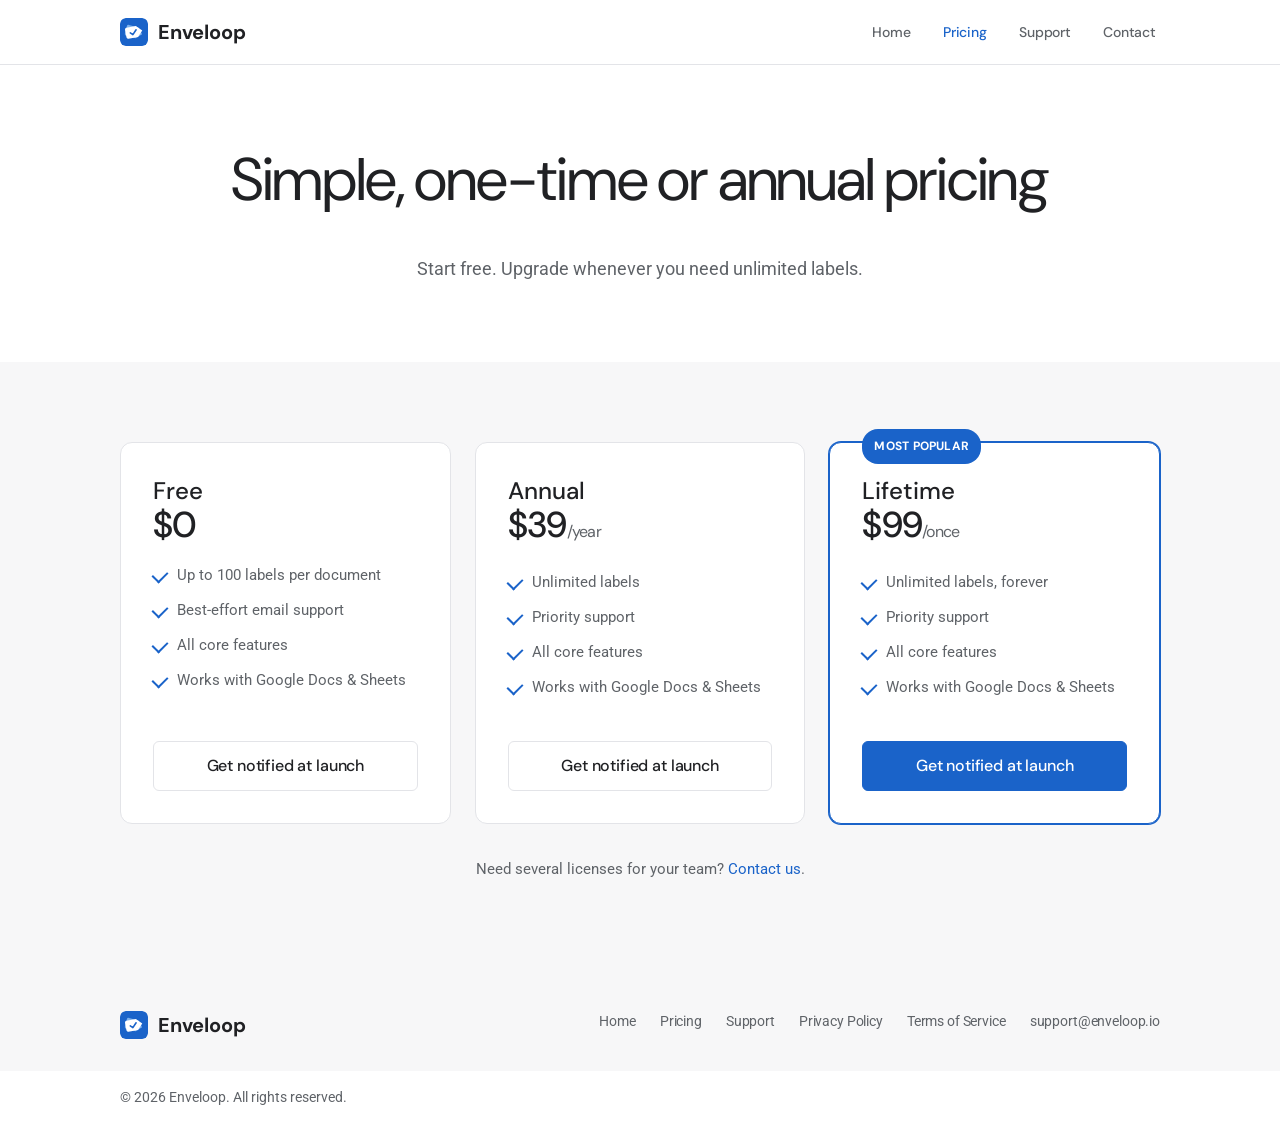
==== pricing.html @ 4270629c "Initial commit: enveloop.io landing site" ====
<!doctype html>
<html lang="en">
<head>
  <meta charset="UTF-8">
  <meta name="viewport" content="width=device-width, initial-scale=1">
  <title>Pricing — Enveloop</title>
  <meta name="description" content="Enveloop pricing: start free with up to 100 labels per document, or go unlimited with an annual or lifetime plan.">
  <link rel="preconnect" href="https://fonts.googleapis.com">
  <link rel="preconnect" href="https://fonts.gstatic.com" crossorigin>
  <link href="https://fonts.googleapis.com/css2?family=DM+Sans:ital,opsz,wght@0,9..40,100..1000;1,9..40,100..1000&family=Roboto:ital,wght@0,100;0,300;0,400;0,500;0,700;0,900;1,100;1,300;1,400;1,500;1,700;1,900&display=swap" rel="stylesheet">
  <link rel="icon" type="image/svg+xml" href="favicon.svg">
  <link rel="icon" type="image/png" sizes="32x32" href="assets/images/logo-32.png">
  <link rel="icon" type="image/png" sizes="128x128" href="assets/images/logo-128.png">
  <link rel="apple-touch-icon" href="assets/images/logo-512.png">
  <link rel="stylesheet" href="assets/css/style.css">
</head>
<body>

  <header class="site-header">
    <div class="container header-inner">
      <a href="index.html" class="logo" aria-label="Enveloop home">
        <img src="assets/images/logo.svg" alt="" class="logo-mark" width="28" height="28">
        <span class="logo-text">Enveloop</span>
      </a>
      <nav class="nav" id="nav-menu">
        <a href="index.html">Home</a>
        <a href="pricing.html" aria-current="page">Pricing</a>
        <a href="support.html">Support</a>
        <a href="index.html#contact">Contact</a>
      </nav>
      <button class="nav-toggle" aria-label="Toggle navigation" aria-expanded="false" aria-controls="nav-menu">
        <svg viewBox="0 0 24 24" fill="none" stroke="#202124" stroke-width="2" stroke-linecap="round">
          <line x1="3" y1="6" x2="21" y2="6"></line>
          <line x1="3" y1="12" x2="21" y2="12"></line>
          <line x1="3" y1="18" x2="21" y2="18"></line>
        </svg>
      </button>
    </div>
  </header>

  <main>
    <section class="section page-header">
      <div class="container">
        <h1>Simple, one-time or annual pricing</h1>
        <p class="lede">Start free. Upgrade whenever you need unlimited labels.</p>
      </div>
    </section>

    <section class="section section-alt">
      <div class="container">
        <div class="pricing-grid">
          <div class="pricing-card">
            <h3>Free</h3>
            <p class="pricing-price">$0</p>
            <ul class="pricing-features">
              <li>Up to 100 labels per document</li>
              <li>Best-effort email support</li>
              <li>All core features</li>
              <li>Works with Google Docs &amp; Sheets</li>
            </ul>
            <a class="btn btn-outlined" href="mailto:support@enveloop.io?subject=Notify%20me%20when%20Enveloop%20launches">Get notified at launch</a>
          </div>
          <div class="pricing-card">
            <h3>Annual</h3>
            <p class="pricing-price">$39<span>/year</span></p>
            <ul class="pricing-features">
              <li>Unlimited labels</li>
              <li>Priority support</li>
              <li>All core features</li>
              <li>Works with Google Docs &amp; Sheets</li>
            </ul>
            <a class="btn btn-outlined" href="mailto:support@enveloop.io?subject=Notify%20me%20when%20Enveloop%20launches">Get notified at launch</a>
          </div>
          <div class="pricing-card pricing-card--featured">
            <span class="pricing-badge">Most popular</span>
            <h3>Lifetime</h3>
            <p class="pricing-price">$99<span>/once</span></p>
            <ul class="pricing-features">
              <li>Unlimited labels, forever</li>
              <li>Priority support</li>
              <li>All core features</li>
              <li>Works with Google Docs &amp; Sheets</li>
            </ul>
            <a class="btn btn-primary" href="mailto:support@enveloop.io?subject=Notify%20me%20when%20Enveloop%20launches">Get notified at launch</a>
          </div>
        </div>
        <p class="pricing-note">Need several licenses for your team? <a href="mailto:support@enveloop.io?subject=Team%20licensing">Contact us</a>.</p>
      </div>
    </section>
  </main>

  <footer>
    <div class="footer-top">
      <div class="container footer-top-inner">
        <div class="footer-brand">
          <a href="index.html" class="logo" aria-label="Enveloop home">
            <img src="assets/images/logo.svg" alt="" class="logo-mark" width="28" height="28">
            <span class="logo-text">Enveloop</span>
          </a>
        </div>
        <nav class="footer-nav">
          <a href="index.html">Home</a>
          <a href="pricing.html">Pricing</a>
          <a href="support.html">Support</a>
          <a href="privacy-policy.html">Privacy Policy</a>
          <a href="terms-of-service.html">Terms of Service</a>
          <a href="mailto:support@enveloop.io" class="email-link">support@enveloop.io</a>
        </nav>
      </div>
    </div>
    <div class="footer-bottom">
      <div class="container">
        <p>&copy; 2026 Enveloop. All rights reserved.</p>
      </div>
    </div>
  </footer>

  <script src="assets/js/main.js" defer></script>
</body>
</html>
---- assets/css/style.css ----
/* ==========================================================================
   Tokens
   ========================================================================== */
:root {
  --color-text: #202124;
  --color-text-muted: #5f6368;
  --color-border: #e3e4e8;
  --color-hover-bg: #f1f2f3;
  --color-placeholder: #9c9fab;
  --color-primary: #1a63c9;
  --color-primary-hover: #144e9e;
  --color-primary-light-bg: #eff4fb;
  --color-accent: #7db1ec;
  --color-danger: #ff3b30;
  --color-bg-alt: #f7f7f8;
  --color-white: #ffffff;

  --font-heading: "DM Sans", sans-serif;
  --font-body: "Roboto", sans-serif;

  --space-1: 8px;
  --space-2: 16px;
  --space-3: 24px;
  --space-4: 32px;
  --space-5: 40px;
  --space-6: 48px;
  --space-8: 64px;
  --space-10: 80px;

  --radius-sm: 6px;
  --radius-md: 8px;
  --radius-lg: 12px;
  --radius-xl: 16px;

  --container-width: 1088px;
}

/* ==========================================================================
   Reset
   ========================================================================== */
*, *::before, *::after {
  box-sizing: border-box;
}

html {
  scroll-behavior: smooth;
}

body {
  margin: 0;
}

img, svg {
  display: block;
  max-width: 100%;
}

a {
  color: inherit;
  text-decoration: none;
}

ul {
  margin: 0;
  padding: 0;
  list-style: none;
}

/* ==========================================================================
   Base typography
   ========================================================================== */
body {
  font-family: var(--font-body);
  font-size: 18px;
  line-height: 150%;
  color: var(--color-text-muted);
  background: var(--color-white);
}

h1, h2, h3, h4 {
  font-family: var(--font-heading);
  color: var(--color-text);
  margin: 0 0 var(--space-2);
}

h1 {
  font-weight: 400;
  letter-spacing: -0.02em;
  font-size: 40px;
  line-height: 120%;
  margin-bottom: var(--space-5);
}

h2 {
  font-weight: 500;
  font-size: 32px;
  line-height: 125%;
}

h3 {
  font-weight: 500;
  font-size: 24px;
  line-height: 133%;
}

p {
  margin: 0 0 var(--space-2);
}

@media (min-width: 992px) {
  h1 {
    font-size: 60px;
    line-height: 117%;
  }

  h2 {
    font-size: 36px;
    line-height: 122%;
  }
}

/* ==========================================================================
   Layout helpers
   ========================================================================== */
.container {
  width: 100%;
  max-width: var(--container-width);
  margin-inline: auto;
  padding-inline: var(--space-2);
}

@media (min-width: 1200px) {
  .container {
    padding-inline: var(--space-3);
  }
}

.section {
  padding-block: var(--space-5);
}

@media (min-width: 992px) {
  .section {
    padding-block: var(--space-10);
  }
}

.section-alt {
  background: var(--color-bg-alt);
}

/* ==========================================================================
   Buttons
   ========================================================================== */
.btn {
  position: relative;
  display: inline-flex;
  align-items: center;
  justify-content: center;
  white-space: nowrap;
  font-family: var(--font-heading);
  font-size: 16px;
  line-height: 150%;
  font-weight: 500;
  letter-spacing: -0.01em;
  border-radius: var(--radius-sm);
  padding: 12px 24px;
  border: 1px solid transparent;
  cursor: pointer;
  transition: background-color 0.15s ease, border-color 0.15s ease, color 0.15s ease;
}

.btn-primary {
  background: var(--color-primary);
  border-color: var(--color-primary);
  color: var(--color-white);
}

.btn-primary:hover {
  background: var(--color-primary-hover);
  border-color: var(--color-primary-hover);
}

.btn-outlined {
  background: var(--color-white);
  border-color: var(--color-border);
  color: var(--color-text);
}

.btn-outlined:hover {
  background: var(--color-hover-bg);
}

/* ==========================================================================
   Header
   ========================================================================== */
.site-header {
  position: sticky;
  top: 0;
  z-index: 100;
  background: var(--color-white);
  border-bottom: 1px solid var(--color-border);
}

.header-inner {
  display: flex;
  align-items: center;
  justify-content: space-between;
  min-height: 64px;
  gap: var(--space-2);
}

.logo {
  display: inline-flex;
  align-items: center;
  gap: 10px;
  flex-shrink: 0;
}

.logo-mark {
  width: 28px;
  height: 28px;
  border-radius: var(--radius-sm);
}

.logo-text {
  font-family: var(--font-heading);
  font-size: 20px;
  font-weight: 700;
  letter-spacing: -0.01em;
  color: var(--color-text);
}

.nav {
  display: flex;
  align-items: center;
  gap: var(--space-3);
}

.nav a {
  font-family: var(--font-heading);
  font-size: 14px;
  font-weight: 500;
  letter-spacing: -0.01em;
  color: var(--color-text-muted);
  padding: 8px 4px;
}

.nav a:hover,
.nav a[aria-current="page"] {
  color: var(--color-primary);
}

.nav-toggle {
  display: none;
  align-items: center;
  justify-content: center;
  width: 40px;
  height: 40px;
  padding: 0;
  border: 0;
  background: transparent;
  cursor: pointer;
}

.nav-toggle svg {
  width: 24px;
  height: 24px;
}

@media (max-width: 767px) {
  .nav-toggle {
    display: inline-flex;
  }

  .nav {
    position: absolute;
    top: 100%;
    left: 0;
    right: 0;
    flex-direction: column;
    align-items: flex-start;
    gap: 0;
    background: var(--color-white);
    border-bottom: 1px solid var(--color-border);
    padding: var(--space-2);
    display: none;
  }

  .nav.is-open {
    display: flex;
  }

  .nav a {
    width: 100%;
    padding: 12px 4px;
  }
}

/* ==========================================================================
   Hero
   ========================================================================== */
.hero {
  text-align: center;
}

.hero .lede {
  max-width: 640px;
  margin: 0 auto var(--space-4);
  font-size: 18px;
  line-height: 150%;
}

.hero-actions {
  display: flex;
  flex-wrap: wrap;
  justify-content: center;
  gap: var(--space-2);
}

/* ==========================================================================
   How it works (steps)
   ========================================================================== */
.steps {
  display: grid;
  gap: var(--space-3);
  grid-template-columns: 1fr;
  counter-reset: step;
}

@media (min-width: 768px) {
  .steps {
    grid-template-columns: repeat(3, 1fr);
  }
}

.step-card {
  border: 1px solid var(--color-border);
  border-radius: var(--radius-md);
  padding: var(--space-3);
  background: var(--color-white);
}

.step-number {
  display: inline-flex;
  align-items: center;
  justify-content: center;
  width: 32px;
  height: 32px;
  margin-bottom: var(--space-2);
  border-radius: 50%;
  background: var(--color-primary-light-bg);
  color: var(--color-primary-hover);
  font-family: var(--font-heading);
  font-weight: 700;
  font-size: 14px;
}

.step-card h3 {
  font-size: 18px;
  margin-bottom: var(--space-1);
}

.step-card p {
  margin-bottom: 0;
  font-size: 16px;
}

/* ==========================================================================
   Features
   ========================================================================== */
.features-grid {
  display: grid;
  gap: var(--space-3);
  grid-template-columns: 1fr;
}

@media (min-width: 768px) {
  .features-grid {
    grid-template-columns: repeat(2, 1fr);
  }
}

@media (min-width: 1200px) {
  .features-grid {
    grid-template-columns: repeat(4, 1fr);
  }
}

.feature-card {
  border: 1px solid var(--color-border);
  border-radius: var(--radius-md);
  padding: var(--space-3);
}

.feature-card h3 {
  font-size: 18px;
  margin-bottom: var(--space-1);
}

.feature-card p {
  margin-bottom: 0;
  font-size: 16px;
}

/* ==========================================================================
   Icon features (centered icon-led feature list)
   ========================================================================== */
.icon-features-section {
  text-align: center;
}

.icon-features {
  display: grid;
  gap: var(--space-6) var(--space-4);
  grid-template-columns: 1fr;
}

@media (min-width: 768px) {
  .icon-features {
    grid-template-columns: repeat(3, 1fr);
  }
}

.feature-icon-badge {
  display: flex;
  align-items: center;
  justify-content: center;
  width: 64px;
  height: 64px;
  margin: 0 auto var(--space-2);
  border-radius: 50%;
  background: var(--color-primary-light-bg);
  color: var(--color-primary);
}

.feature-icon-badge svg {
  width: 32px;
  height: 32px;
}

.icon-feature-item h3 {
  font-size: 18px;
  margin-bottom: var(--space-1);
}

.icon-feature-item p {
  margin-bottom: 0;
  font-size: 16px;
}

/* ==========================================================================
   Page header (Pricing / Support)
   ========================================================================== */
.page-header {
  text-align: center;
}

.page-header .lede {
  max-width: 560px;
  margin: 0 auto;
  font-size: 18px;
}

/* ==========================================================================
   Pricing
   ========================================================================== */
.pricing-grid {
  display: grid;
  gap: var(--space-3);
  grid-template-columns: 1fr;
  align-items: stretch;
}

@media (min-width: 768px) {
  .pricing-grid {
    grid-template-columns: repeat(3, 1fr);
  }
}

.pricing-card {
  position: relative;
  display: flex;
  flex-direction: column;
  border: 1px solid var(--color-border);
  border-radius: var(--radius-lg);
  padding: var(--space-4);
  background: var(--color-white);
}

.pricing-card--featured {
  border-color: var(--color-primary);
  box-shadow: 0 0 0 1px var(--color-primary);
}

.pricing-badge {
  position: absolute;
  top: -14px;
  left: var(--space-4);
  background: var(--color-primary);
  color: var(--color-white);
  font-family: var(--font-heading);
  font-size: 12px;
  font-weight: 700;
  letter-spacing: 0.02em;
  text-transform: uppercase;
  padding: 4px 12px;
  border-radius: var(--radius-xl);
}

.pricing-card h3 {
  margin-bottom: 4px;
}

.pricing-price {
  font-family: var(--font-heading);
  color: var(--color-text);
  font-size: 36px;
  font-weight: 500;
  letter-spacing: -0.02em;
  margin-bottom: var(--space-3);
}

.pricing-price span {
  font-size: 16px;
  font-weight: 400;
  color: var(--color-text-muted);
}

.pricing-features {
  margin-bottom: var(--space-4);
  flex-grow: 1;
}

.pricing-features li {
  position: relative;
  padding-left: 24px;
  margin-bottom: var(--space-1);
  font-size: 15px;
}

.pricing-features li::before {
  content: "";
  position: absolute;
  left: 0;
  top: 8px;
  width: 14px;
  height: 10px;
  border-left: 2px solid var(--color-primary);
  border-bottom: 2px solid var(--color-primary);
  transform: rotate(-45deg);
}

.pricing-card .btn {
  width: 100%;
}

.pricing-note {
  text-align: center;
  margin-top: var(--space-4);
  font-size: 15px;
}

.pricing-note a {
  color: var(--color-primary);
}

/* ==========================================================================
   FAQ
   ========================================================================== */
.faq {
  max-width: 720px;
  margin: 0 auto;
}

.faq-item {
  border-bottom: 1px solid var(--color-border);
  padding-block: var(--space-2);
}

.faq-item summary {
  cursor: pointer;
  font-family: var(--font-heading);
  font-weight: 500;
  font-size: 17px;
  color: var(--color-text);
  list-style: none;
}

.faq-item summary::-webkit-details-marker {
  display: none;
}

.faq-item summary::before {
  content: "+";
  display: inline-block;
  width: 20px;
  color: var(--color-primary);
  font-weight: 700;
}

.faq-item[open] summary::before {
  content: "\2212";
}

.faq-item p {
  margin: var(--space-1) 0 0 20px;
  font-size: 15px;
}

/* ==========================================================================
   Contact section
   ========================================================================== */
.contact-section {
  text-align: center;
}

.contact-section .email-fallback {
  margin-top: var(--space-2);
  font-size: 14px;
}

.contact-section .email-fallback a {
  color: var(--color-primary);
}

/* ==========================================================================
   Footer
   ========================================================================== */
.footer-top {
  background: var(--color-bg-alt);
  padding-block: var(--space-4);
}

.footer-top-inner {
  display: flex;
  flex-wrap: wrap;
  align-items: flex-start;
  justify-content: space-between;
  gap: var(--space-3);
}

.footer-brand {
  display: flex;
  flex-direction: column;
  gap: var(--space-1);
}

.footer-nav {
  display: flex;
  flex-wrap: wrap;
  gap: var(--space-3);
}

.footer-nav a,
.footer-top .email-link {
  font-size: 14px;
  line-height: 143%;
  letter-spacing: -0.01em;
  color: var(--color-text-muted);
}

.footer-nav a:hover,
.footer-top .email-link:hover {
  color: var(--color-primary);
}

.footer-bottom {
  background: var(--color-white);
  padding-block: var(--space-2);
}

.footer-bottom p {
  margin: 0;
  font-size: 14px;
  line-height: 143%;
  color: var(--color-text-muted);
}

/* ==========================================================================
   Legal pages (Privacy Policy / Terms of Service)
   ========================================================================== */
.legal-page h1 {
  margin-bottom: var(--space-1);
}

.effective-date {
  font-size: 14px;
  color: var(--color-placeholder);
  margin-bottom: var(--space-5);
}

.legal-toc {
  border: 1px solid var(--color-border);
  border-radius: var(--radius-md);
  padding: var(--space-3);
  margin-bottom: var(--space-5);
}

.legal-toc p {
  font-family: var(--font-heading);
  font-weight: 500;
  color: var(--color-text);
  margin-bottom: var(--space-1);
}

.legal-toc ol {
  margin: 0;
  padding-left: 20px;
}

.legal-toc li {
  font-size: 14px;
  margin-bottom: 4px;
}

.legal-toc a {
  color: var(--color-text-muted);
}

.legal-toc a:hover {
  color: var(--color-primary);
}

.legal-content h2 {
  font-size: 24px;
  line-height: 133%;
  margin-top: var(--space-5);
  margin-bottom: var(--space-2);
  scroll-margin-top: 80px;
}

.legal-content h2:first-of-type {
  margin-top: 0;
}

.legal-content p,
.legal-content li {
  font-size: 16px;
  margin-bottom: var(--space-2);
}

.legal-content ul {
  padding-left: 20px;
  list-style: disc;
}

.legal-content strong {
  color: var(--color-text);
}
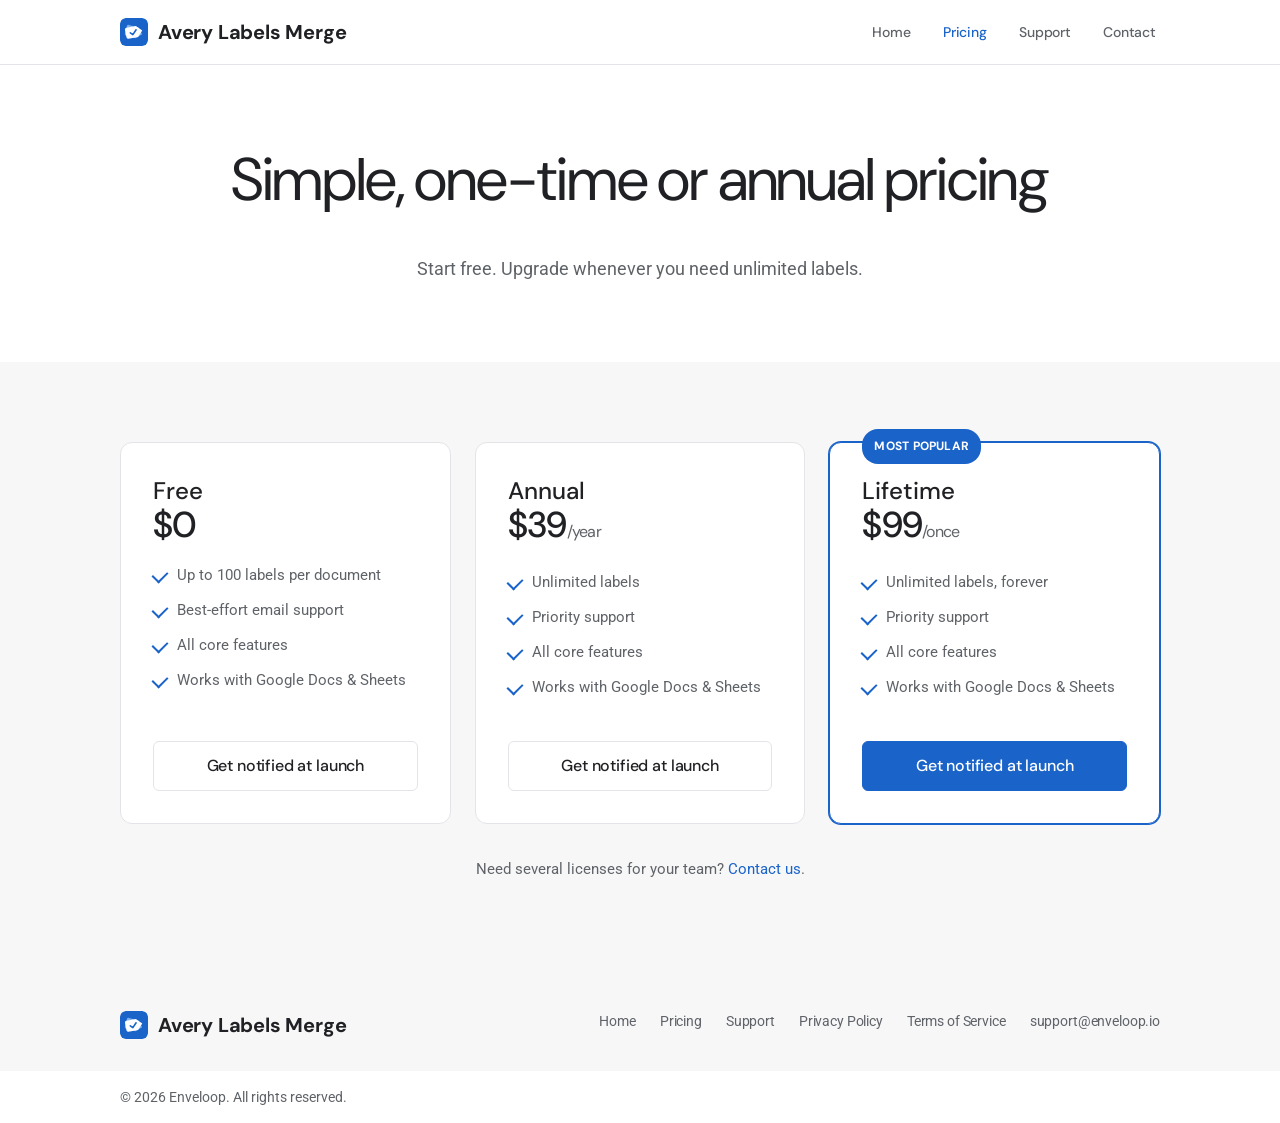
==== commit 73e9cec3: "update logo" ====
--- a/pricing.html
+++ b/pricing.html
@@ -20,7 +20,7 @@
     <div class="container header-inner">
       <a href="index.html" class="logo" aria-label="Enveloop home">
         <img src="assets/images/logo.svg" alt="" class="logo-mark" width="28" height="28">
-        <span class="logo-text">Enveloop</span>
+        <span class="logo-text">Avery Labels Merge</span>
       </a>
       <nav class="nav" id="nav-menu">
         <a href="index.html">Home</a>
@@ -95,7 +95,7 @@
         <div class="footer-brand">
           <a href="index.html" class="logo" aria-label="Enveloop home">
             <img src="assets/images/logo.svg" alt="" class="logo-mark" width="28" height="28">
-            <span class="logo-text">Enveloop</span>
+            <span class="logo-text">Avery Labels Merge</span>
           </a>
         </div>
         <nav class="footer-nav">
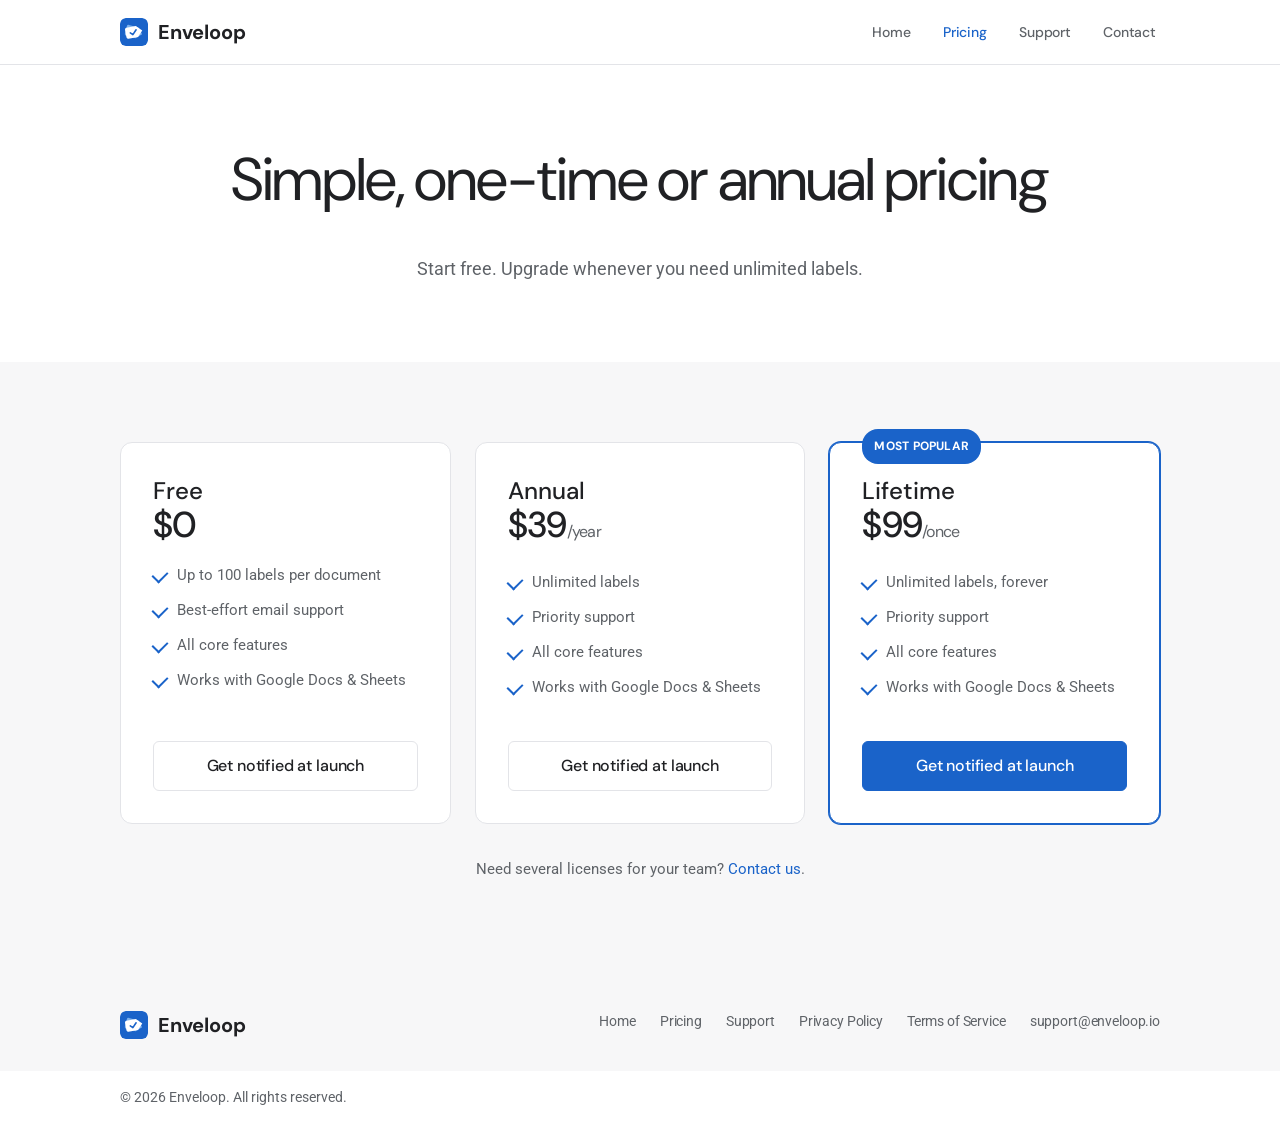
==== commit c83d5ed2: "Fix branding verification issues: single app name, explain data use Two issues were raised on the pr" ====
--- a/pricing.html
+++ b/pricing.html
@@ -20,7 +20,7 @@
     <div class="container header-inner">
       <a href="index.html" class="logo" aria-label="Enveloop home">
         <img src="assets/images/logo.svg" alt="" class="logo-mark" width="28" height="28">
-        <span class="logo-text">Avery Labels Merge</span>
+        <span class="logo-text">Enveloop</span>
       </a>
       <nav class="nav" id="nav-menu">
         <a href="index.html">Home</a>
@@ -95,7 +95,7 @@
         <div class="footer-brand">
           <a href="index.html" class="logo" aria-label="Enveloop home">
             <img src="assets/images/logo.svg" alt="" class="logo-mark" width="28" height="28">
-            <span class="logo-text">Avery Labels Merge</span>
+            <span class="logo-text">Enveloop</span>
           </a>
         </div>
         <nav class="footer-nav">
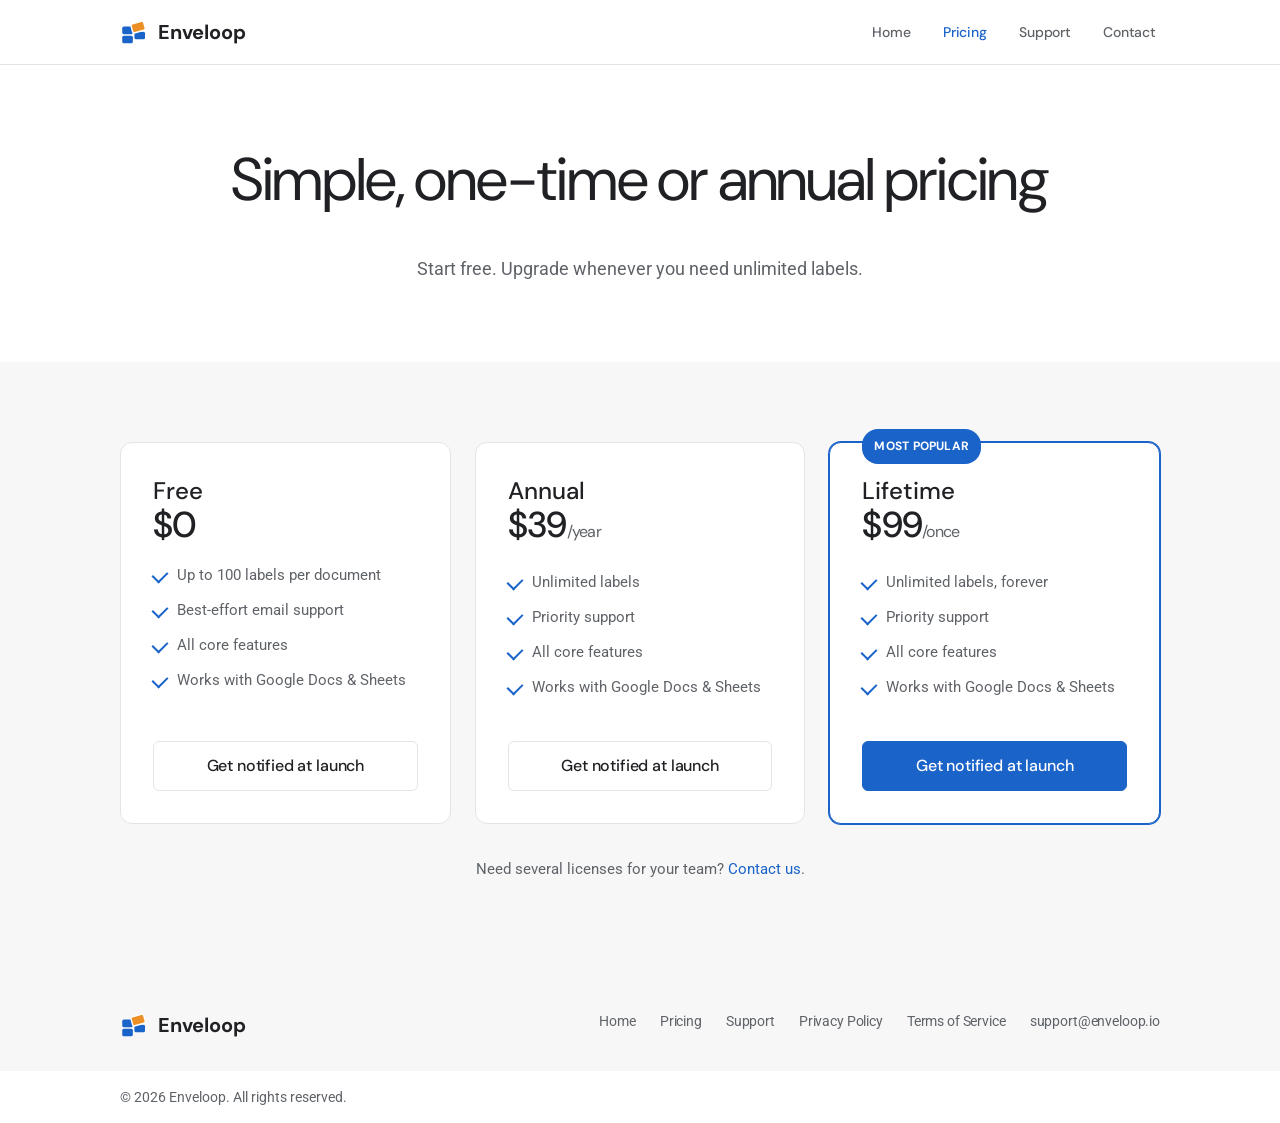
==== commit 5d6a7893: "Rename the app to Free Label Maker for Avery Labels Google requires the app name on the site to matc" ====
--- a/pricing.html
+++ b/pricing.html
@@ -3,8 +3,9 @@
 <head>
   <meta charset="UTF-8">
   <meta name="viewport" content="width=device-width, initial-scale=1">
-  <title>Pricing — Enveloop</title>
-  <meta name="description" content="Enveloop pricing: start free with up to 100 labels per document, or go unlimited with an annual or lifetime plan.">
+  <title>Pricing | Free Label Maker for Avery Labels</title>
+  <meta name="description" content="Pricing for Free Label Maker for Avery Labels, the Enveloop add-on: start free with up to 100 labels per document, or go unlimited with an annual or lifetime plan.">
+  <meta name="application-name" content="Free Label Maker for Avery Labels">
   <link rel="preconnect" href="https://fonts.googleapis.com">
   <link rel="preconnect" href="https://fonts.gstatic.com" crossorigin>
   <link href="https://fonts.googleapis.com/css2?family=DM+Sans:ital,opsz,wght@0,9..40,100..1000;1,9..40,100..1000&family=Roboto:ital,wght@0,100;0,300;0,400;0,500;0,700;0,900;1,100;1,300;1,400;1,500;1,700;1,900&display=swap" rel="stylesheet">
@@ -102,8 +103,8 @@
           <a href="index.html">Home</a>
           <a href="pricing.html">Pricing</a>
           <a href="support.html">Support</a>
-          <a href="privacy-policy.html">Privacy Policy</a>
-          <a href="terms-of-service.html">Terms of Service</a>
+          <a href="https://enveloop.io/privacy-policy.html">Privacy Policy</a>
+          <a href="https://enveloop.io/terms-of-service.html">Terms of Service</a>
           <a href="mailto:support@enveloop.io" class="email-link">support@enveloop.io</a>
         </nav>
       </div>
